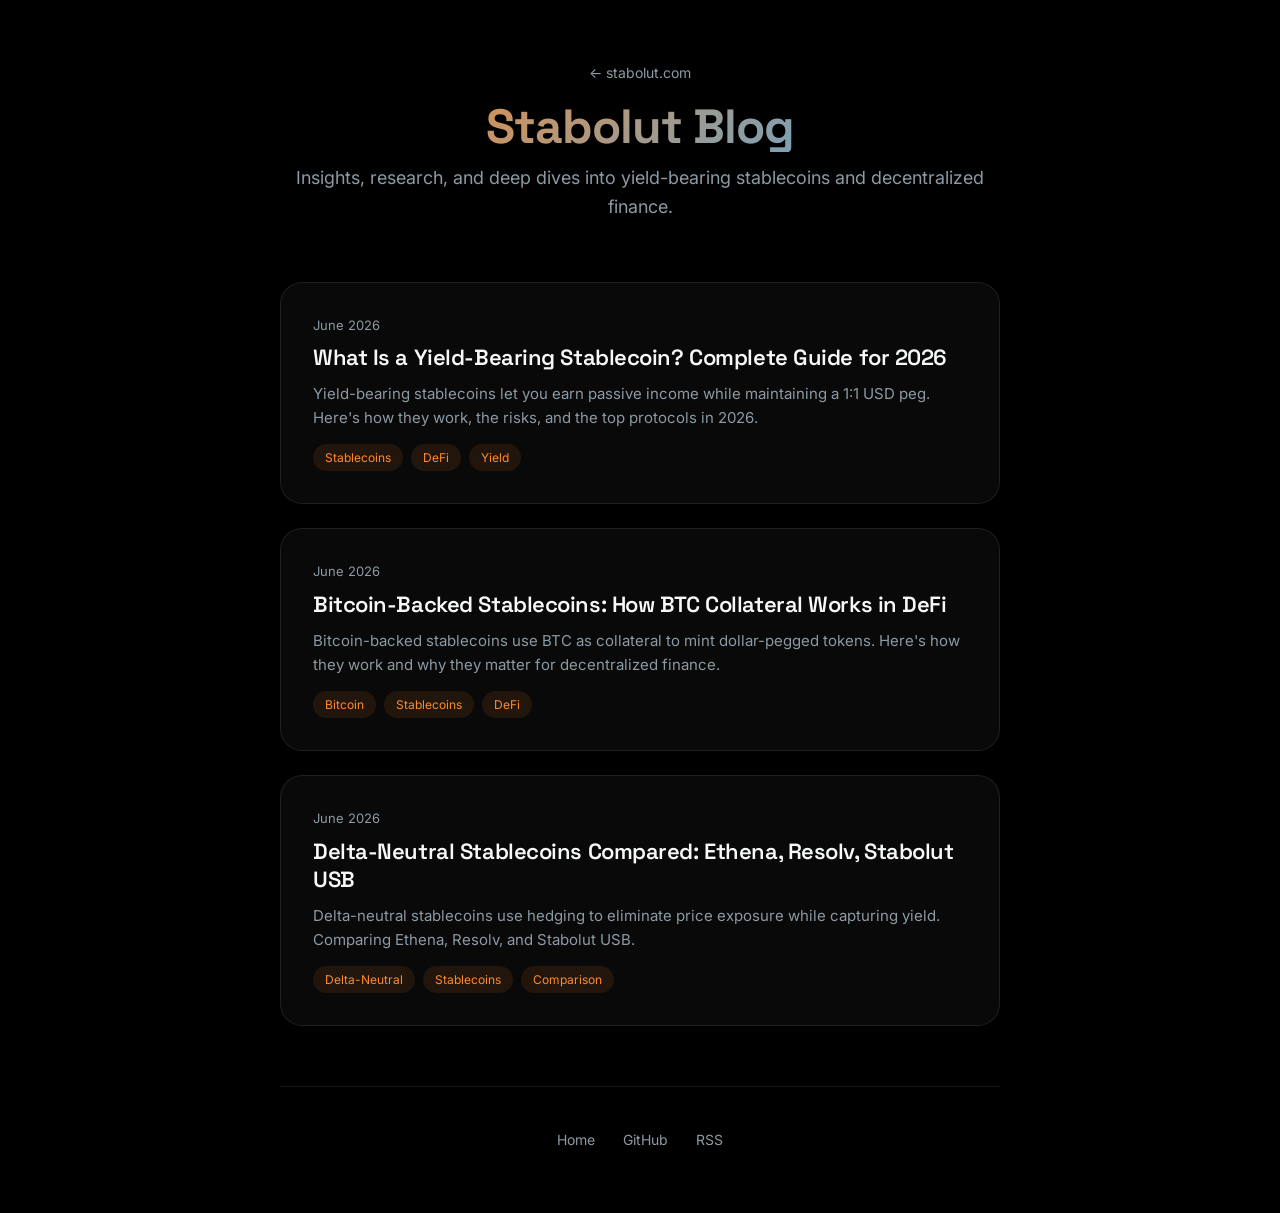
==== blog/index.html @ 86259430 "blog: add blog-index.html" ====
<!DOCTYPE html>
<html lang="en">
<head>
  <meta charset="UTF-8">
  <meta name="viewport" content="width=device-width, initial-scale=1.0">
  <title>Blog — Stabolut</title>
  <meta name="description" content="Stabolut blog — insights on yield-bearing stablecoins, delta-neutral strategies, and decentralized finance.">
  <link rel="preconnect" href="https://fonts.googleapis.com">
  <link rel="preconnect" href="https://fonts.gstatic.com" crossorigin>
  <link href="https://fonts.googleapis.com/css2?family=Space+Grotesk:wght@500;600;700&family=Inter:wght@400;500;600&display=swap" rel="stylesheet">
  <link rel="stylesheet" href="../styles.css">
  <style>
    :root { --bg: #000000; --bg-soft: #05080a; --surface: rgba(255,255,255,0.035); --surface-2: rgba(255,255,255,0.06); --border: rgba(255,255,255,0.09); --text: #f6f8f9; --text-muted: #8c9aa3; --accent: #ff8a2a; --accent-blue: #4ea8e6; --radius: 22px; --display: 'Space Grotesk', system-ui, sans-serif; --font: 'Inter', system-ui, sans-serif; }
    * { margin: 0; padding: 0; box-sizing: border-box; }
    body { font-family: var(--font); background: var(--bg); color: var(--text); line-height: 1.6; -webkit-font-smoothing: antialiased; }
    .container { width: min(720px, 90%); margin-inline: auto; padding: 60px 0; }
    .blog-header { text-align: center; margin-bottom: 60px; }
    .blog-header a { color: var(--text-muted); font-size: 14px; text-decoration: none; }
    .blog-header a:hover { color: var(--accent); }
    .blog-header h1 { font-family: var(--display); font-size: clamp(32px,5vw,48px); font-weight: 700; margin-top: 16px; background: linear-gradient(135deg,var(--accent),var(--accent-blue)); -webkit-background-clip: text; -webkit-text-fill-color: transparent; background-clip: text; }
    .blog-header p { color: var(--text-muted); margin-top: 12px; font-size: 18px; }
    .posts { display: grid; gap: 24px; }
    .post-card { background: var(--surface); border: 1px solid var(--border); border-radius: var(--radius); padding: 32px; transition: border-color .2s; }
    .post-card:hover { border-color: rgba(255,138,42,.3); }
    .post-card .date { font-size: 13px; color: var(--text-muted); margin-bottom: 8px; }
    .post-card h2 { font-family: var(--display); font-size: 22px; font-weight: 600; line-height: 1.3; }
    .post-card h2 a { color: var(--text); text-decoration: none; }
    .post-card h2 a:hover { color: var(--accent); }
    .post-card p { color: var(--text-muted); font-size: 15px; margin-top: 10px; line-height: 1.6; }
    .post-card .tags { margin-top: 14px; display: flex; gap: 8px; flex-wrap: wrap; }
    .post-card .tag { font-size: 12px; color: var(--accent); background: rgba(255,138,42,.1); padding: 4px 12px; border-radius: 20px; }
    .post-footer { text-align: center; margin-top: 60px; padding-top: 40px; border-top: 1px solid var(--border); }
    .post-footer a { color: var(--text-muted); font-size: 14px; margin: 0 12px; text-decoration: none; }
    .post-footer a:hover { color: var(--accent); }
    @media(max-width:480px) { .post-card { padding: 24px; } }
  </style>
</head>
<body>
  <div class="container">
    <div class="blog-header">
      <a href="https://stabolut.com">← stabolut.com</a>
      <h1>Stabolut Blog</h1>
      <p>Insights, research, and deep dives into yield-bearing stablecoins and decentralized finance.</p>
    </div>
    <div class="posts">
      <div class="post-card">
        <div class="date">June 2026</div>
        <h2><a href="what-is-a-yield-bearing-stablecoin">What Is a Yield-Bearing Stablecoin? Complete Guide for 2026</a></h2>
        <p>Yield-bearing stablecoins let you earn passive income while maintaining a 1:1 USD peg. Here's how they work, the risks, and the top protocols in 2026.</p>
        <div class="tags"><span class="tag">Stablecoins</span><span class="tag">DeFi</span><span class="tag">Yield</span></div>
      </div>
      <div class="post-card">
        <div class="date">June 2026</div>
        <h2><a href="bitcoin-backed-stablecoins">Bitcoin-Backed Stablecoins: How BTC Collateral Works in DeFi</a></h2>
        <p>Bitcoin-backed stablecoins use BTC as collateral to mint dollar-pegged tokens. Here's how they work and why they matter for decentralized finance.</p>
        <div class="tags"><span class="tag">Bitcoin</span><span class="tag">Stablecoins</span><span class="tag">DeFi</span></div>
      </div>
      <div class="post-card">
        <div class="date">June 2026</div>
        <h2><a href="delta-neutral-stablecoins-comparison">Delta-Neutral Stablecoins Compared: Ethena, Resolv, Stabolut USB</a></h2>
        <p>Delta-neutral stablecoins use hedging to eliminate price exposure while capturing yield. Comparing Ethena, Resolv, and Stabolut USB.</p>
        <div class="tags"><span class="tag">Delta-Neutral</span><span class="tag">Stablecoins</span><span class="tag">Comparison</span></div>
      </div>
    </div>
    <div class="post-footer">
      <a href="https://stabolut.com">Home</a>
      <a href="https://github.com/Stabolut-v2">GitHub</a>
      <a href="https://blog.stabolut.com/rss">RSS</a>
    </div>
  </div>
</body>
</html>
---- styles.css ----
/* ============ Stabolut v2 — liquid glass edition ============ */
:root {
  --bg: #000000;
  --bg-soft: #05080a;
  --surface: rgba(255, 255, 255, 0.035);
  --surface-2: rgba(255, 255, 255, 0.06);
  --border: rgba(255, 255, 255, 0.09);
  --text: #f6f8f9;
  --text-muted: #8c9aa3;
  --accent: #ff8a2a;
  --accent-blue: #4ea8e6;
  --radius: 22px;
  --display: 'Space Grotesk', system-ui, sans-serif;
  --font: 'Inter', system-ui, -apple-system, sans-serif;
}

* { margin: 0; padding: 0; box-sizing: border-box; }
html { scroll-behavior: smooth; }
body {
  font-family: var(--font);
  background: var(--bg);
  color: var(--text);
  line-height: 1.6;
  -webkit-font-smoothing: antialiased;
  overflow-x: hidden;
}
img { max-width: 100%; display: block; }
a { color: inherit; text-decoration: none; }
.container { width: min(1180px, 90%); margin-inline: auto; }

h1, h2, h3, h4 {
  font-family: var(--display);
  font-weight: 700;
  line-height: 1.05;
  letter-spacing: -0.02em;
}

.section-title { font-size: clamp(2rem, 5vw, 3.4rem); margin-bottom: 3rem; text-align: center; }
.section-title.left { text-align: left; }
.usb-gradient {
  background: linear-gradient(100deg, var(--accent-blue), var(--accent));
  -webkit-background-clip: text;
  background-clip: text;
  color: transparent;
}

/* Buttons */
.btn {
  display: inline-block;
  background: var(--text);
  color: #000;
  font-family: var(--font);
  font-weight: 600;
  padding: 0.8rem 1.8rem;
  border-radius: 999px;
  border: none;
  cursor: pointer;
  font-size: 0.98rem;
  transition: transform 0.2s ease, box-shadow 0.2s ease;
}
.btn:hover { transform: translateY(-2px); box-shadow: 0 8px 30px rgba(255, 138, 42, 0.3); }
.btn-small { padding: 0.55rem 1.4rem; font-size: 0.88rem; }

/* ============ Header ============ */
.site-header {
  position: fixed;
  inset: 0 0 auto 0;
  z-index: 100;
  backdrop-filter: blur(16px);
  -webkit-backdrop-filter: blur(16px);
  background: rgba(0, 0, 0, 0.4);
  border-bottom: 1px solid rgba(255,255,255,0.06);
}
.header-inner { display: flex; align-items: center; justify-content: space-between; padding: 1rem 0; }
.logo { font-family: var(--display); font-size: 1.5rem; font-weight: 700; letter-spacing: -0.04em; }
.main-nav { display: flex; align-items: center; gap: 2rem; }
.main-nav a:not(.btn) { color: var(--text-muted); font-size: 0.92rem; font-weight: 500; transition: color 0.2s; }
.main-nav a:not(.btn):hover { color: var(--text); }

/* ============ Hero ============ */
.hero {
  position: relative;
  min-height: 100svh;
  display: flex;
  align-items: center;
  justify-content: center;
  text-align: center;
  overflow: hidden;
  background: var(--bg);
}
.hero-video {
  position: absolute;
  inset: 0;
  width: 100%;
  height: 100%;
  object-fit: cover;
  opacity: 0.28;
  filter: saturate(0.7) brightness(0.7);
}
/* radial glow that sits behind the glass blob */
.hero-bg-glow {
  position: absolute;
  left: 50%; top: 52%;
  width: 80vmin; height: 80vmin;
  transform: translate(-50%, -50%);
  background:
    radial-gradient(circle at 38% 38%, rgba(78,168,230,0.30), transparent 60%),
    radial-gradient(circle at 64% 64%, rgba(255,138,42,0.28), transparent 60%);
  filter: blur(40px);
  opacity: 0.9;
  pointer-events: none;
}
.hero-overlay {
  position: absolute;
  inset: 0;
  z-index: 2;
  background: linear-gradient(180deg, rgba(0,0,0,0.25) 0%, rgba(0,0,0,0) 40%, rgba(0,0,0,0.55) 78%, var(--bg) 100%);
  pointer-events: none;
}
.hero-content { position: relative; z-index: 3; padding-top: 4rem; pointer-events: none; }
.hero h1 {
  font-size: clamp(2.6rem, 7vw, 5.2rem);
  font-weight: 700;
  letter-spacing: -0.03em;
  max-width: 16ch;
  margin-inline: auto;
  text-shadow: 0 4px 60px rgba(0,0,0,0.7);
}
.backers { margin-top: 3.5rem; }
.backers p { color: var(--text-muted); font-size: 0.9rem; margin-bottom: 1.2rem; letter-spacing: 0.02em; }
.backer-logos { display: flex; align-items: center; justify-content: center; gap: 3rem; flex-wrap: wrap; }
.backer-logos img { height: 34px; width: auto; opacity: 0.8; }

/* scroll cue */
.scroll-cue {
  position: absolute;
  bottom: 26px; left: 50%;
  transform: translateX(-50%);
  width: 24px; height: 38px;
  border: 1.5px solid rgba(255,255,255,0.3);
  border-radius: 12px;
  z-index: 3;
}
.scroll-cue span {
  position: absolute; left: 50%; top: 8px;
  width: 3px; height: 7px; border-radius: 2px;
  background: rgba(255,255,255,0.7);
  transform: translateX(-50%);
  animation: scrollcue 1.8s ease-in-out infinite;
}
@keyframes scrollcue { 0%,100%{opacity:0; transform:translate(-50%,0)} 50%{opacity:1; transform:translate(-50%,10px)} }

/* ============ Meet ============ */
.meet { padding: 8rem 0 3rem; }
.meet-cards { display: grid; grid-template-columns: 1fr 1fr; gap: 1.8rem; }
.meet-card {
  background: linear-gradient(180deg, rgba(255,255,255,0.05), rgba(255,255,255,0.02));
  border: 1px solid var(--border);
  border-radius: var(--radius);
  overflow: hidden;
  transition: transform 0.4s ease, border-color 0.4s ease, box-shadow 0.4s ease;
}
.meet-card:hover {
  transform: translateY(-6px);
  border-color: rgba(255, 138, 42, 0.45);
  box-shadow: 0 24px 60px rgba(0,0,0,0.5);
}
.meet-card-img { aspect-ratio: 3 / 2; overflow: hidden; background: #000; }
.meet-card-img img { width: 100%; height: 100%; object-fit: cover; transition: transform 0.6s ease; }
.meet-card:hover .meet-card-img img { transform: scale(1.05); }
.meet-card h3 { font-size: 1.55rem; padding: 1.8rem 1.9rem 0.5rem; }
.meet-card p { color: var(--text-muted); padding: 0 1.9rem 1.9rem; font-size: 0.98rem; }

/* ============ Features ============ */
.features { padding: 5rem 0; }
.features-grid { display: grid; grid-template-columns: repeat(3, 1fr); gap: 2.2rem 1.6rem; }
.feature {
  text-align: center;
  padding: 1.5rem 1rem;
  border-radius: var(--radius);
  transition: transform 0.3s ease, background 0.3s ease;
}
.feature:hover { transform: translateY(-6px); background: var(--surface); }
.feature img { width: 110px; height: 110px; object-fit: contain; margin: 0 auto 1.2rem; filter: drop-shadow(0 10px 30px rgba(78,168,230,0.25)); }
.feature h4 { font-size: 1.2rem; margin-bottom: 0.45rem; }
.feature p { color: var(--text-muted); font-size: 0.95rem; max-width: 26ch; margin-inline: auto; }

/* ============ Press marquee (continuous carousel) ============ */
.press { padding: 4rem 0; }
.press-label { color: var(--text-muted); margin-bottom: 2rem; text-align: center; font-size: 0.9rem; letter-spacing: 0.04em; }
.marquee {
  position: relative;
  overflow: hidden;
  -webkit-mask-image: linear-gradient(90deg, transparent, #000 8%, #000 92%, transparent);
  mask-image: linear-gradient(90deg, transparent, #000 8%, #000 92%, transparent);
  background: var(--bg);
}
.marquee-track {
  display: flex;
  align-items: center;
  gap: 5rem;
  width: max-content;
  animation: marqueeScroll 50s linear infinite;
  padding-block: 1rem;
  will-change: transform;
}
.marquee:hover .marquee-track { animation-play-state: paused; }
.marquee-track img {
  height: 32px;
  width: auto;
  opacity: 0.45;
  filter: brightness(0) invert(1) saturate(0.8);
  transition: opacity 0.3s ease;
  flex-shrink: 0;
}
.marquee-track img:hover { opacity: 1; }
@keyframes marqueeScroll {
  0% { transform: translateX(0); }
  100% { transform: translateX(-50%); }
}

/* ============ Ecosystem (light contrast band) ============ */
.ecosystem {
  background: #eceef3;
  padding: 5.5rem 0;
  margin: 2rem 0;
}
.ecosystem .container {
  display: grid;
  grid-template-columns: 0.8fr 1.2fr;
  gap: 2.5rem;
  align-items: center;
}
.ecosystem .section-title {
  text-align: left;
  color: #0b1116;
  margin-bottom: 0;
}
.ecosystem-img { width: min(560px, 100%); margin-inline: auto; }

/* ============ Testimonial ============ */
.testimonial { padding: 6rem 0; text-align: center; }
.testimonial blockquote h3 {
  font-size: clamp(1.5rem, 3.4vw, 2.4rem);
  font-weight: 600;
  letter-spacing: -0.02em;
  max-width: 24ch;
  margin-inline: auto;
  background: linear-gradient(180deg, #fff, #b9c4cb);
  -webkit-background-clip: text;
  background-clip: text;
  color: transparent;
}
.testimonial-author {
  margin-top: 2.5rem;
  display: flex;
  align-items: center;
  justify-content: center;
  gap: 1rem;
  text-align: left;
}
.testimonial-author img { width: 60px; height: 60px; border-radius: 50%; object-fit: cover; border: 1px solid var(--border); }
.testimonial-author h4 { font-size: 1.05rem; }
.testimonial-author p { color: var(--text-muted); font-size: 0.9rem; }

/* ============ Reports slider ============ */
.reports { padding: 5rem 0; }
.slider { position: relative; }
.slides { position: relative; min-height: 320px; }
.slide {
  display: none;
  grid-template-columns: 1.05fr 1fr;
  gap: 0;
  align-items: stretch;
  background: var(--surface);
  border: 1px solid var(--border);
  border-radius: var(--radius);
  overflow: hidden;
}
.slide.is-active { display: grid; animation: fadeIn 0.5s ease; }
.slide img { width: 100%; height: 100%; object-fit: cover; min-height: 280px; }
.slide-body { padding: 3rem; display: flex; flex-direction: column; justify-content: center; }
.slide-body h3 { font-size: clamp(1.3rem, 2.5vw, 2rem); margin-bottom: 1.8rem; }
.slider-nav { display: flex; align-items: center; justify-content: center; gap: 1.5rem; margin-top: 2rem; }
.slider-btn {
  background: var(--surface);
  border: 1px solid var(--border);
  color: var(--text);
  width: 46px; height: 46px;
  border-radius: 50%;
  cursor: pointer;
  font-size: 1.1rem;
  transition: border-color 0.2s, background 0.2s, transform 0.2s;
}
.slider-btn:hover { border-color: var(--accent); background: rgba(255, 138, 42, 0.12); transform: translateY(-2px); }
.slider-count { color: var(--text-muted); font-size: 0.9rem; letter-spacing: 0.12em; }
@keyframes fadeIn { from { opacity: 0; transform: translateY(10px); } to { opacity: 1; transform: none; } }

/* ============ FAQ ============ */
.faq { padding: 6rem 0; }
.faq-list { max-width: 820px; margin-inline: auto; }
.faq-item { border-bottom: 1px solid var(--border); }
.faq-question {
  width: 100%;
  display: flex;
  align-items: center;
  justify-content: space-between;
  gap: 1rem;
  background: none;
  border: none;
  color: var(--text);
  font-family: var(--font);
  font-size: 1.12rem;
  font-weight: 500;
  text-align: left;
  padding: 1.6rem 0.2rem;
  cursor: pointer;
  transition: color 0.2s;
}
.faq-question:hover { color: var(--accent); }
.faq-question .chevron { width: 22px; height: 22px; transition: transform 0.3s ease; flex-shrink: 0; }
.faq-item.open .chevron { transform: rotate(180deg); }
.faq-answer { max-height: 0; overflow: hidden; transition: max-height 0.35s ease; }
.faq-answer p { color: var(--text-muted); padding: 0 0.2rem 1.6rem; max-width: 72ch; }

/* ============ Contact ============ */
.contact { padding: 5rem 0 8rem; }
.contact-form {
  max-width: 640px;
  margin-inline: auto;
  display: flex;
  flex-direction: column;
  gap: 1rem;
  background: var(--surface);
  border: 1px solid var(--border);
  border-radius: var(--radius);
  padding: 2.5rem;
}
.contact-form label { position: absolute; width: 1px; height: 1px; overflow: hidden; clip: rect(0 0 0 0); }
.contact-form input,
.contact-form textarea {
  background: rgba(0,0,0,0.3);
  border: 1px solid var(--border);
  border-radius: 14px;
  color: var(--text);
  font-family: var(--font);
  font-size: 1rem;
  padding: 1rem 1.2rem;
  transition: border-color 0.2s, background 0.2s;
  resize: vertical;
}
.contact-form input:focus,
.contact-form textarea:focus { outline: none; border-color: var(--accent-blue); background: rgba(0,0,0,0.5); }
.contact-form input::placeholder,
.contact-form textarea::placeholder { color: var(--text-muted); }
.btn-submit { align-self: flex-start; }
.form-status { color: var(--accent-blue); font-size: 0.95rem; min-height: 1.4em; }

/* ============ Footer ============ */
.site-footer { border-top: 1px solid var(--border); padding: 4rem 0 2.5rem; }
.socials { display: flex; justify-content: center; gap: 1.2rem; margin-bottom: 2.5rem; }
.socials a { transition: transform 0.2s ease, opacity 0.2s; opacity: 0.8; }
.socials a:hover { transform: translateY(-3px); opacity: 1; }
.socials img { width: 42px; height: 42px; }
.footer-bottom {
  display: flex;
  align-items: center;
  justify-content: space-between;
  gap: 1rem;
  color: var(--text-muted);
  font-size: 0.88rem;
  flex-wrap: wrap;
}
.footer-bottom a:hover { color: var(--text); }

/* ============ Reveal on scroll ============ */
.reveal { opacity: 0; transform: translateY(28px); transition: opacity 0.8s ease, transform 0.8s ease; }
.reveal.visible { opacity: 1; transform: none; }
@media (prefers-reduced-motion: reduce) {
  html { scroll-behavior: auto; }
  .reveal { opacity: 1; transform: none; transition: none; }
  .marquee-track, .scroll-cue span { animation: none; }
}

/* ============ Responsive ============ */
@media (max-width: 900px) {
  .features-grid { grid-template-columns: 1fr 1fr; }
  .slide { grid-template-columns: 1fr; }
  .slide img { max-height: 260px; min-height: 0; }
  .ecosystem .container { grid-template-columns: 1fr; gap: 1.5rem; }
  .ecosystem .section-title { text-align: center; }
}
@media (max-width: 640px) {
  .main-nav a:not(.btn) { display: none; }
  .meet { padding-top: 5rem; }
  .meet-cards, .features-grid { grid-template-columns: 1fr; }
  .feature img { width: 96px; height: 96px; }
  .backer-logos { gap: 1.8rem; }
  .backer-logos im
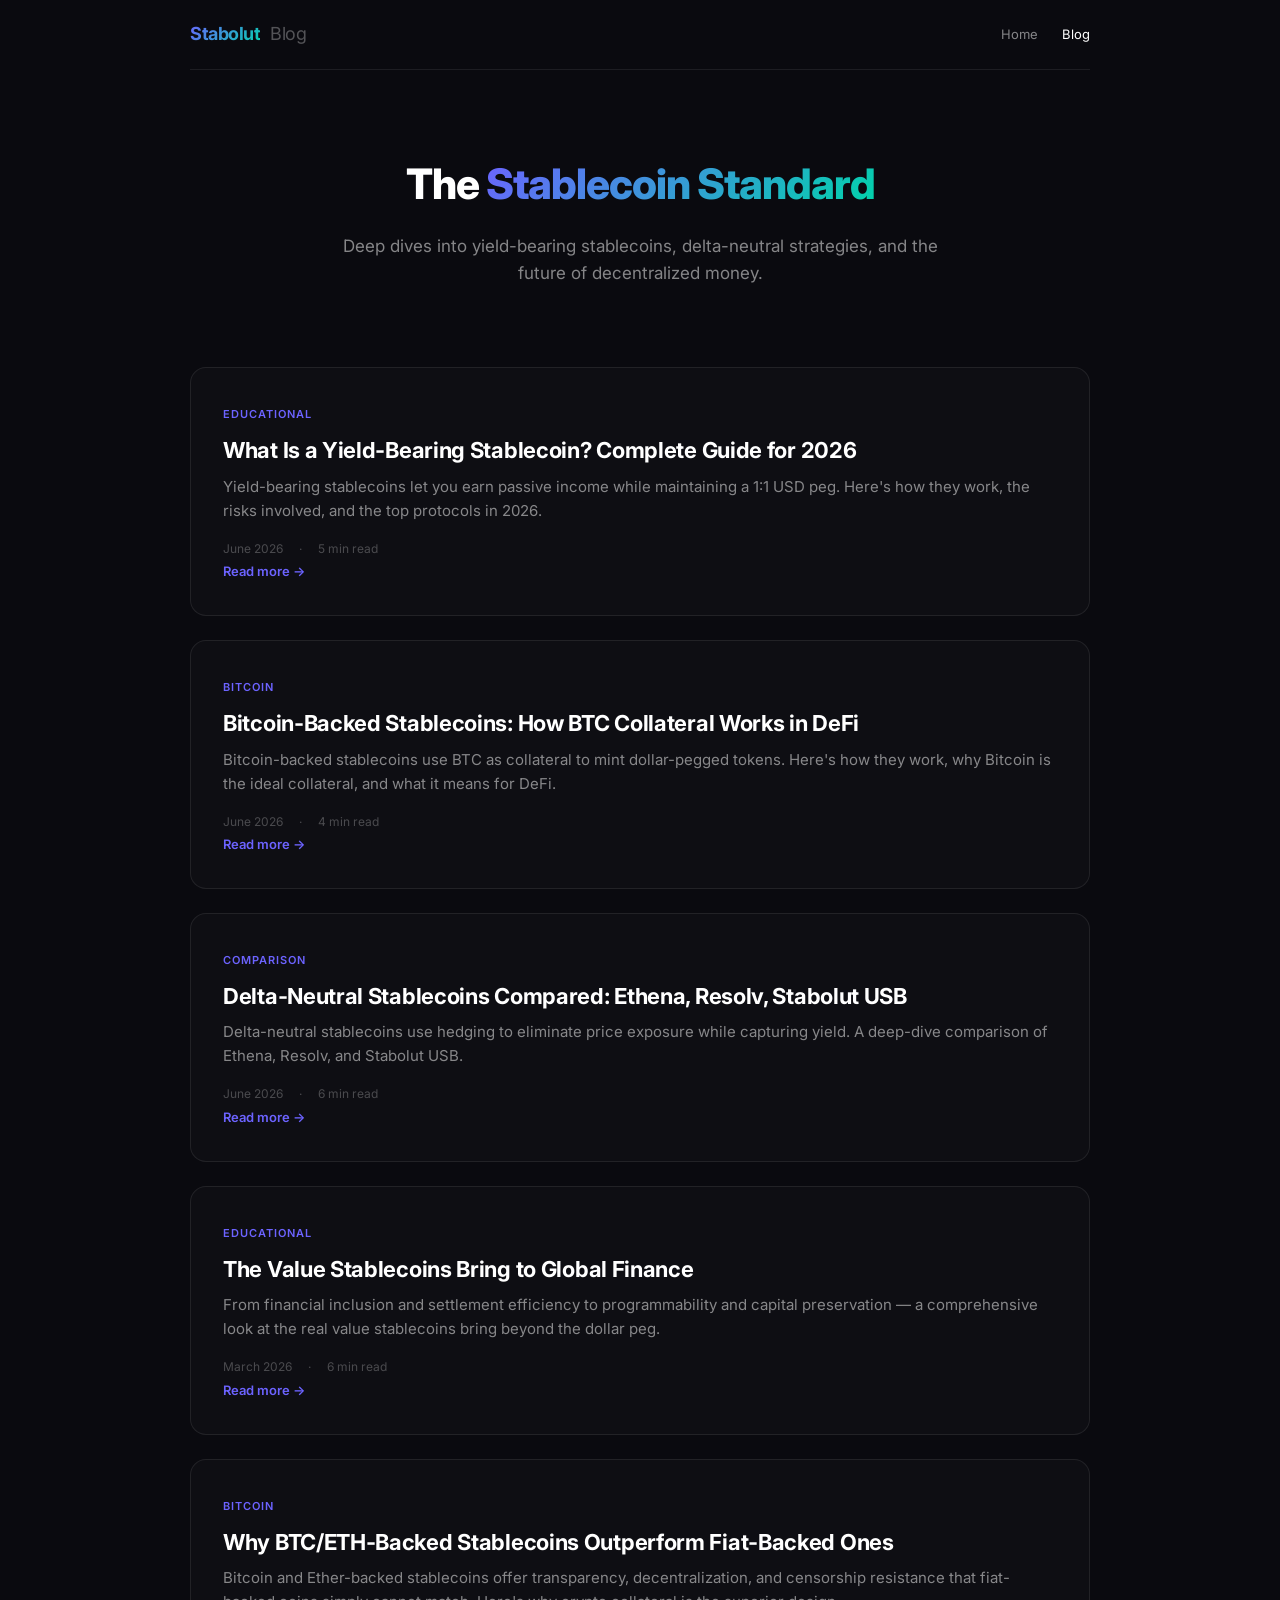
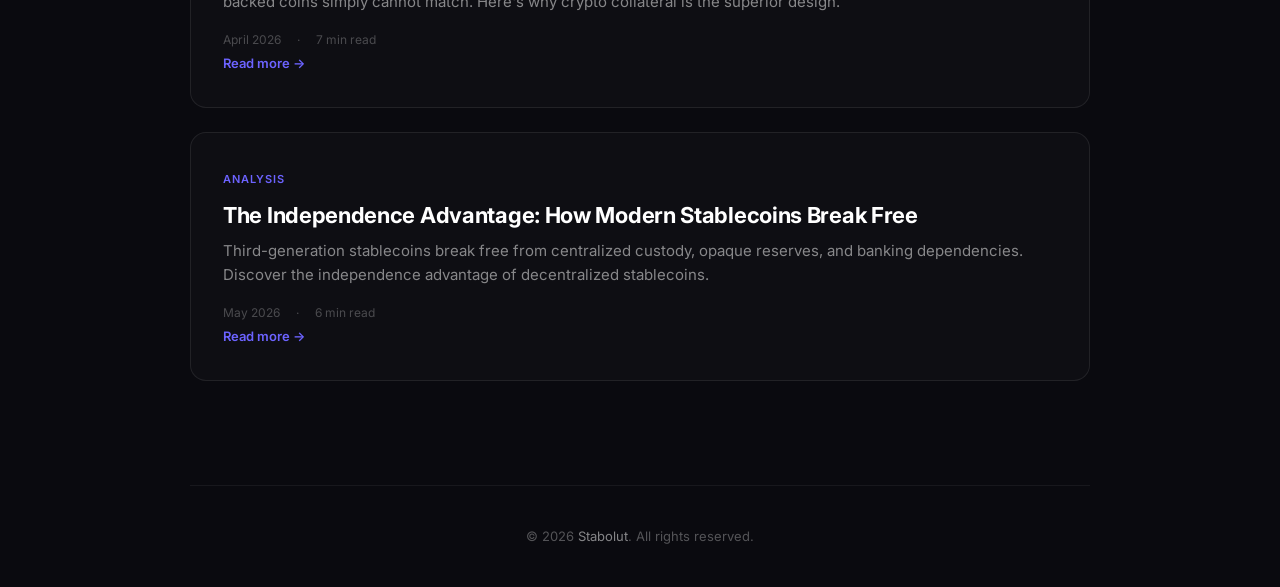
==== commit 387fb663: "Add 3 blog articles: stablecoins value, BTC/ETH vs fiat, independence advantage - The Value Stableco" ====
--- a/blog/index.html
+++ b/blog/index.html
@@ -1,72 +1,150 @@
 <!DOCTYPE html>
 <html lang="en">
 <head>
-  <meta charset="UTF-8">
-  <meta name="viewport" content="width=device-width, initial-scale=1.0">
-  <title>Blog — Stabolut</title>
-  <meta name="description" content="Stabolut blog — insights on yield-bearing stablecoins, delta-neutral strategies, and decentralized finance.">
-  <link rel="preconnect" href="https://fonts.googleapis.com">
-  <link rel="preconnect" href="https://fonts.gstatic.com" crossorigin>
-  <link href="https://fonts.googleapis.com/css2?family=Space+Grotesk:wght@500;600;700&family=Inter:wght@400;500;600&display=swap" rel="stylesheet">
-  <link rel="stylesheet" href="../styles.css">
-  <style>
-    :root { --bg: #000000; --bg-soft: #05080a; --surface: rgba(255,255,255,0.035); --surface-2: rgba(255,255,255,0.06); --border: rgba(255,255,255,0.09); --text: #f6f8f9; --text-muted: #8c9aa3; --accent: #ff8a2a; --accent-blue: #4ea8e6; --radius: 22px; --display: 'Space Grotesk', system-ui, sans-serif; --font: 'Inter', system-ui, sans-serif; }
-    * { margin: 0; padding: 0; box-sizing: border-box; }
-    body { font-family: var(--font); background: var(--bg); color: var(--text); line-height: 1.6; -webkit-font-smoothing: antialiased; }
-    .container { width: min(720px, 90%); margin-inline: auto; padding: 60px 0; }
-    .blog-header { text-align: center; margin-bottom: 60px; }
-    .blog-header a { color: var(--text-muted); font-size: 14px; text-decoration: none; }
-    .blog-header a:hover { color: var(--accent); }
-    .blog-header h1 { font-family: var(--display); font-size: clamp(32px,5vw,48px); font-weight: 700; margin-top: 16px; background: linear-gradient(135deg,var(--accent),var(--accent-blue)); -webkit-background-clip: text; -webkit-text-fill-color: transparent; background-clip: text; }
-    .blog-header p { color: var(--text-muted); margin-top: 12px; font-size: 18px; }
-    .posts { display: grid; gap: 24px; }
-    .post-card { background: var(--surface); border: 1px solid var(--border); border-radius: var(--radius); padding: 32px; transition: border-color .2s; }
-    .post-card:hover { border-color: rgba(255,138,42,.3); }
-    .post-card .date { font-size: 13px; color: var(--text-muted); margin-bottom: 8px; }
-    .post-card h2 { font-family: var(--display); font-size: 22px; font-weight: 600; line-height: 1.3; }
-    .post-card h2 a { color: var(--text); text-decoration: none; }
-    .post-card h2 a:hover { color: var(--accent); }
-    .post-card p { color: var(--text-muted); font-size: 15px; margin-top: 10px; line-height: 1.6; }
-    .post-card .tags { margin-top: 14px; display: flex; gap: 8px; flex-wrap: wrap; }
-    .post-card .tag { font-size: 12px; color: var(--accent); background: rgba(255,138,42,.1); padding: 4px 12px; border-radius: 20px; }
-    .post-footer { text-align: center; margin-top: 60px; padding-top: 40px; border-top: 1px solid var(--border); }
-    .post-footer a { color: var(--text-muted); font-size: 14px; margin: 0 12px; text-decoration: none; }
-    .post-footer a:hover { color: var(--accent); }
-    @media(max-width:480px) { .post-card { padding: 24px; } }
-  </style>
+<meta charset="UTF-8">
+<meta name="viewport" content="width=device-width, initial-scale=1.0">
+<title>Stabolut Blog — The Stablecoin Standard</title>
+<meta name="description" content="Learn about yield-bearing stablecoins, Bitcoin-backed collateral, delta-neutral strategies, and how Stabolut USB is building the next generation of decentralized stablecoins.">
+<link rel="canonical" href="https://blog.stabolut.com/">
+<link rel="preconnect" href="https://fonts.googleapis.com">
+<link rel="preconnect" href="https://fonts.gstatic.com" crossorigin>
+<link href="https://fonts.googleapis.com/css2?family=Inter:wght@300;400;500;600;700;800;900&display=swap" rel="stylesheet">
+<style>
+*{margin:0;padding:0;box-sizing:border-box}
+body{font-family:Inter,-apple-system,sans-serif;background:#0a0a0f;color:#fff;overflow-x:hidden;line-height:1.6}
+a{color:inherit;text-decoration:none}
+.container{max-width:900px;margin:0 auto;padding:0 24px}
+
+/* Nav */
+.nav{display:flex;align-items:center;justify-content:space-between;padding:20px 0;border-bottom:1px solid rgba(255,255,255,.08)}
+.nav .logo{display:flex;align-items:center;gap:10px;font-size:18px;font-weight:700;letter-spacing:-.5px}
+.nav .logo .grad{background:linear-gradient(135deg,#6c63ff,#00d4aa);-webkit-background-clip:text;-webkit-text-fill-color:transparent;background-clip:text}
+.nav .links{display:flex;gap:24px;font-size:13px;color:rgba(255,255,255,.5)}
+.nav .links a{transition:color .15s}
+.nav .links a:hover{color:#fff}
+.nav .links a.active{color:#fff}
+
+/* Header */
+.blog-header{padding:80px 0 40px;text-align:center}
+.blog-header h1{font-size:42px;font-weight:800;letter-spacing:-1px;margin-bottom:16px}
+.blog-header h1 span{background:linear-gradient(135deg,#6c63ff,#00d4aa);-webkit-background-clip:text;-webkit-text-fill-color:transparent;background-clip:text}
+.blog-header p{font-size:17px;color:rgba(255,255,255,.5);max-width:600px;margin:0 auto}
+
+/* Article Grid */
+.articles{padding:40px 0 80px}
+.article-card{background:rgba(255,255,255,.02);border:1px solid rgba(255,255,255,.08);border-radius:16px;padding:32px;margin-bottom:24px;transition:all .2s}
+.article-card:hover{border-color:rgba(108,99,255,.4);background:rgba(108,99,255,.04);transform:translateY(-2px)}
+.article-card .tag{display:inline-block;font-size:11px;font-weight:600;text-transform:uppercase;letter-spacing:1px;color:#6c63ff;margin-bottom:12px}
+.article-card h2{font-size:22px;font-weight:700;letter-spacing:-.3px;margin-bottom:10px;line-height:1.3}
+.article-card p{font-size:15px;color:rgba(255,255,255,.5);line-height:1.6;margin-bottom:16px}
+.article-card .meta{font-size:12px;color:rgba(255,255,255,.25);display:flex;gap:16px}
+.article-card .read-more{font-size:13px;font-weight:600;color:#6c63ff;transition:color .15s}
+.article-card:hover .read-more{color:#00d4aa}
+
+/* Footer */
+.footer{text-align:center;padding:40px 0;border-top:1px solid rgba(255,255,255,.06);color:rgba(255,255,255,.3);font-size:13px}
+.footer a{color:rgba(255,255,255,.5)}
+.footer a:hover{color:#fff}
+
+/* Responsive */
+@media(max-width:640px){
+.blog-header h1{font-size:30px}
+.blog-header{padding:50px 0 30px}
+.article-card{padding:24px}
+.article-card h2{font-size:19px}
+}
+</style>
 </head>
 <body>
-  <div class="container">
-    <div class="blog-header">
-      <a href="https://stabolut.com">← stabolut.com</a>
-      <h1>Stabolut Blog</h1>
-      <p>Insights, research, and deep dives into yield-bearing stablecoins and decentralized finance.</p>
+<nav class="nav container">
+  <a href="/" class="logo"><span class="grad">Stabolut</span> <span style="color:rgba(255,255,255,.3);font-weight:400">Blog</span></a>
+  <div class="links">
+    <a href="https://stabolut.com">Home</a>
+    <a href="/" class="active">Blog</a>
+  </div>
+</nav>
+
+<header class="blog-header container">
+  <h1>The <span>Stablecoin Standard</span></h1>
+  <p>Deep dives into yield-bearing stablecoins, delta-neutral strategies, and the future of decentralized money.</p>
+</header>
+
+<section class="articles container">
+  <div class="article-card">
+    <div class="tag">Educational</div>
+    <h2><a href="/what-is-a-yield-bearing-stablecoin">What Is a Yield-Bearing Stablecoin? Complete Guide for 2026</a></h2>
+    <p>Yield-bearing stablecoins let you earn passive income while maintaining a 1:1 USD peg. Here's how they work, the risks involved, and the top protocols in 2026.</p>
+    <div class="meta">
+      <span>June 2026</span>
+      <span>·</span>
+      <span>5 min read</span>
     </div>
-    <div class="posts">
-      <div class="post-card">
-        <div class="date">June 2026</div>
-        <h2><a href="what-is-a-yield-bearing-stablecoin">What Is a Yield-Bearing Stablecoin? Complete Guide for 2026</a></h2>
-        <p>Yield-bearing stablecoins let you earn passive income while maintaining a 1:1 USD peg. Here's how they work, the risks, and the top protocols in 2026.</p>
-        <div class="tags"><span class="tag">Stablecoins</span><span class="tag">DeFi</span><span class="tag">Yield</span></div>
-      </div>
-      <div class="post-card">
-        <div class="date">June 2026</div>
-        <h2><a href="bitcoin-backed-stablecoins">Bitcoin-Backed Stablecoins: How BTC Collateral Works in DeFi</a></h2>
-        <p>Bitcoin-backed stablecoins use BTC as collateral to mint dollar-pegged tokens. Here's how they work and why they matter for decentralized finance.</p>
-        <div class="tags"><span class="tag">Bitcoin</span><span class="tag">Stablecoins</span><span class="tag">DeFi</span></div>
-      </div>
-      <div class="post-card">
-        <div class="date">June 2026</div>
-        <h2><a href="delta-neutral-stablecoins-comparison">Delta-Neutral Stablecoins Compared: Ethena, Resolv, Stabolut USB</a></h2>
-        <p>Delta-neutral stablecoins use hedging to eliminate price exposure while capturing yield. Comparing Ethena, Resolv, and Stabolut USB.</p>
-        <div class="tags"><span class="tag">Delta-Neutral</span><span class="tag">Stablecoins</span><span class="tag">Comparison</span></div>
-      </div>
+    <a href="/what-is-a-yield-bearing-stablecoin" class="read-more">Read more →</a>
+  </div>
+
+  <div class="article-card">
+    <div class="tag">Bitcoin</div>
+    <h2><a href="/bitcoin-backed-stablecoins">Bitcoin-Backed Stablecoins: How BTC Collateral Works in DeFi</a></h2>
+    <p>Bitcoin-backed stablecoins use BTC as collateral to mint dollar-pegged tokens. Here's how they work, why Bitcoin is the ideal collateral, and what it means for DeFi.</p>
+    <div class="meta">
+      <span>June 2026</span>
+      <span>·</span>
+      <span>4 min read</span>
     </div>
-    <div class="post-footer">
-      <a href="https://stabolut.com">Home</a>
-      <a href="https://github.com/Stabolut-v2">GitHub</a>
-      <a href="https://blog.stabolut.com/rss">RSS</a>
+    <a href="/bitcoin-backed-stablecoins" class="read-more">Read more →</a>
+  </div>
+
+  <div class="article-card">
+    <div class="tag">Comparison</div>
+    <h2><a href="/delta-neutral-stablecoins-comparison">Delta-Neutral Stablecoins Compared: Ethena, Resolv, Stabolut USB</a></h2>
+    <p>Delta-neutral stablecoins use hedging to eliminate price exposure while capturing yield. A deep-dive comparison of Ethena, Resolv, and Stabolut USB.</p>
+    <div class="meta">
+      <span>June 2026</span>
+      <span>·</span>
+      <span>6 min read</span>
     </div>
+    <a href="/delta-neutral-stablecoins-comparison" class="read-more">Read more →</a>
   </div>
+
+  <div class="article-card">
+    <div class="tag">Educational</div>
+    <h2><a href="/value-of-stablecoins">The Value Stablecoins Bring to Global Finance</a></h2>
+    <p>From financial inclusion and settlement efficiency to programmability and capital preservation — a comprehensive look at the real value stablecoins bring beyond the dollar peg.</p>
+    <div class="meta">
+      <span>March 2026</span>
+      <span>·</span>
+      <span>6 min read</span>
+    </div>
+    <a href="/value-of-stablecoins" class="read-more">Read more →</a>
+  </div>
+
+  <div class="article-card">
+    <div class="tag">Bitcoin</div>
+    <h2><a href="/btc-eth-backed-vs-fiat-stablecoins">Why BTC/ETH-Backed Stablecoins Outperform Fiat-Backed Ones</a></h2>
+    <p>Bitcoin and Ether-backed stablecoins offer transparency, decentralization, and censorship resistance that fiat-backed coins simply cannot match. Here's why crypto collateral is the superior design.</p>
+    <div class="meta">
+      <span>April 2026</span>
+      <span>·</span>
+      <span>7 min read</span>
+    </div>
+    <a href="/btc-eth-backed-vs-fiat-stablecoins" class="read-more">Read more →</a>
+  </div>
+
+  <div class="article-card">
+    <div class="tag">Analysis</div>
+    <h2><a href="/independence-advantage-modern-stablecoins">The Independence Advantage: How Modern Stablecoins Break Free</a></h2>
+    <p>Third-generation stablecoins break free from centralized custody, opaque reserves, and banking dependencies. Discover the independence advantage of decentralized stablecoins.</p>
+    <div class="meta">
+      <span>May 2026</span>
+      <span>·</span>
+      <span>6 min read</span>
+    </div>
+    <a href="/independence-advantage-modern-stablecoins" class="read-more">Read more →</a>
+  </div>
+</section>
+
+<footer class="footer container">
+  <p>© 2026 <a href="https://stabolut.com">Stabolut</a>. All rights reserved.</p>
+</footer>
 </body>
 </html>
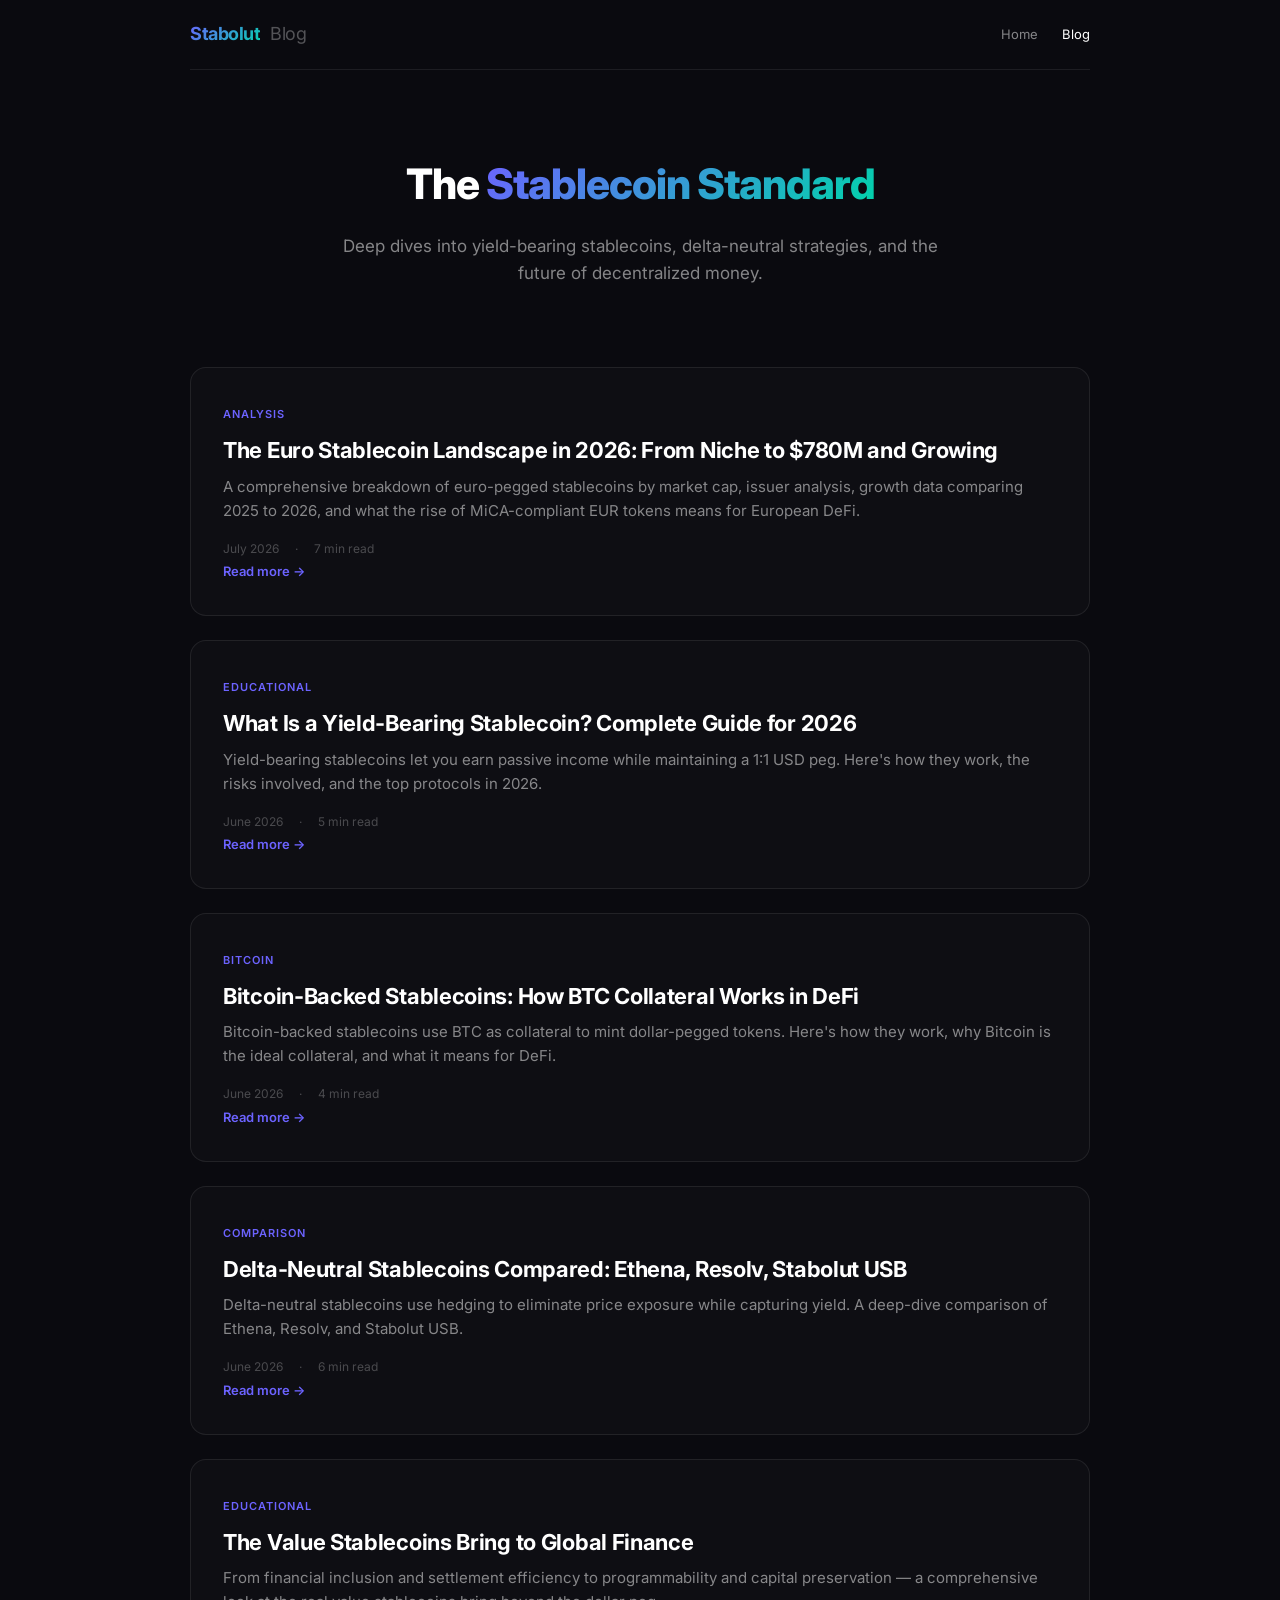
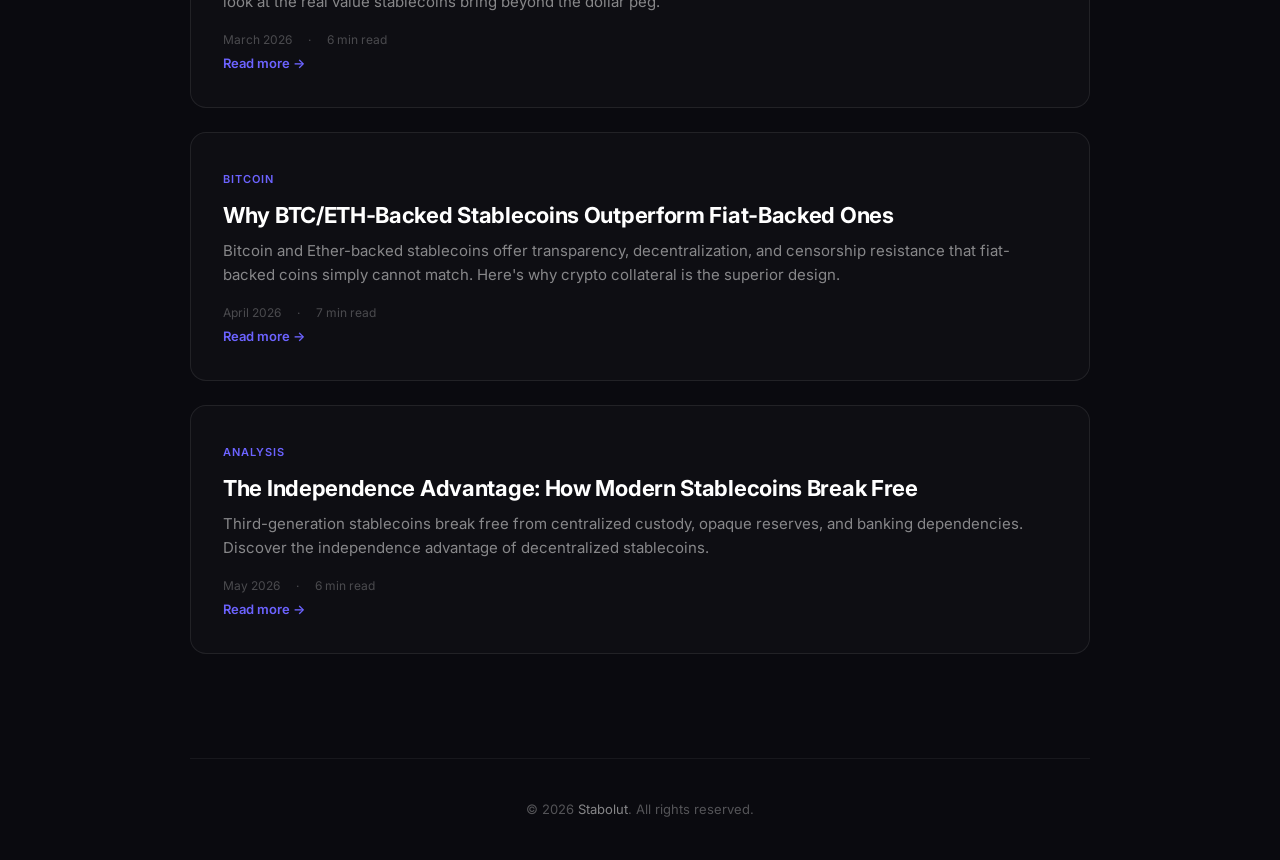
==== commit 3769f0a1: "Add euro stablecoin landscape 2026 article to blog" ====
--- a/blog/index.html
+++ b/blog/index.html
@@ -71,75 +71,87 @@
 
 <section class="articles container">
   <div class="article-card">
+    <div class="tag">Analysis</div>
+    <h2><a href="/euro-stablecoins-landscape-2026.html">The Euro Stablecoin Landscape in 2026: From Niche to $780M and Growing</a></h2>
+    <p>A comprehensive breakdown of euro-pegged stablecoins by market cap, issuer analysis, growth data comparing 2025 to 2026, and what the rise of MiCA-compliant EUR tokens means for European DeFi.</p>
+    <div class="meta">
+      <span>July 2026</span>
+      <span>·</span>
+      <span>7 min read</span>
+    </div>
+    <a href="/euro-stablecoins-landscape-2026.html" class="read-more">Read more →</a>
+  </div>
+
+  <div class="article-card">
     <div class="tag">Educational</div>
-    <h2><a href="/what-is-a-yield-bearing-stablecoin">What Is a Yield-Bearing Stablecoin? Complete Guide for 2026</a></h2>
+    <h2><a href="/what-is-a-yield-bearing-stablecoin.html">What Is a Yield-Bearing Stablecoin? Complete Guide for 2026</a></h2>
     <p>Yield-bearing stablecoins let you earn passive income while maintaining a 1:1 USD peg. Here's how they work, the risks involved, and the top protocols in 2026.</p>
     <div class="meta">
       <span>June 2026</span>
       <span>·</span>
       <span>5 min read</span>
     </div>
-    <a href="/what-is-a-yield-bearing-stablecoin" class="read-more">Read more →</a>
+    <a href="/what-is-a-yield-bearing-stablecoin.html" class="read-more">Read more →</a>
   </div>
 
   <div class="article-card">
     <div class="tag">Bitcoin</div>
-    <h2><a href="/bitcoin-backed-stablecoins">Bitcoin-Backed Stablecoins: How BTC Collateral Works in DeFi</a></h2>
+    <h2><a href="/bitcoin-backed-stablecoins.html">Bitcoin-Backed Stablecoins: How BTC Collateral Works in DeFi</a></h2>
     <p>Bitcoin-backed stablecoins use BTC as collateral to mint dollar-pegged tokens. Here's how they work, why Bitcoin is the ideal collateral, and what it means for DeFi.</p>
     <div class="meta">
       <span>June 2026</span>
       <span>·</span>
       <span>4 min read</span>
     </div>
-    <a href="/bitcoin-backed-stablecoins" class="read-more">Read more →</a>
+    <a href="/bitcoin-backed-stablecoins.html" class="read-more">Read more →</a>
   </div>
 
   <div class="article-card">
     <div class="tag">Comparison</div>
-    <h2><a href="/delta-neutral-stablecoins-comparison">Delta-Neutral Stablecoins Compared: Ethena, Resolv, Stabolut USB</a></h2>
+    <h2><a href="/delta-neutral-stablecoins-comparison.html">Delta-Neutral Stablecoins Compared: Ethena, Resolv, Stabolut USB</a></h2>
     <p>Delta-neutral stablecoins use hedging to eliminate price exposure while capturing yield. A deep-dive comparison of Ethena, Resolv, and Stabolut USB.</p>
     <div class="meta">
       <span>June 2026</span>
       <span>·</span>
       <span>6 min read</span>
     </div>
-    <a href="/delta-neutral-stablecoins-comparison" class="read-more">Read more →</a>
+    <a href="/delta-neutral-stablecoins-comparison.html" class="read-more">Read more →</a>
   </div>
 
   <div class="article-card">
     <div class="tag">Educational</div>
-    <h2><a href="/value-of-stablecoins">The Value Stablecoins Bring to Global Finance</a></h2>
+    <h2><a href="/value-of-stablecoins.html">The Value Stablecoins Bring to Global Finance</a></h2>
     <p>From financial inclusion and settlement efficiency to programmability and capital preservation — a comprehensive look at the real value stablecoins bring beyond the dollar peg.</p>
     <div class="meta">
       <span>March 2026</span>
       <span>·</span>
       <span>6 min read</span>
     </div>
-    <a href="/value-of-stablecoins" class="read-more">Read more →</a>
+    <a href="/value-of-stablecoins.html" class="read-more">Read more →</a>
   </div>
 
   <div class="article-card">
     <div class="tag">Bitcoin</div>
-    <h2><a href="/btc-eth-backed-vs-fiat-stablecoins">Why BTC/ETH-Backed Stablecoins Outperform Fiat-Backed Ones</a></h2>
+    <h2><a href="/btc-eth-backed-vs-fiat-stablecoins.html">Why BTC/ETH-Backed Stablecoins Outperform Fiat-Backed Ones</a></h2>
     <p>Bitcoin and Ether-backed stablecoins offer transparency, decentralization, and censorship resistance that fiat-backed coins simply cannot match. Here's why crypto collateral is the superior design.</p>
     <div class="meta">
       <span>April 2026</span>
       <span>·</span>
       <span>7 min read</span>
     </div>
-    <a href="/btc-eth-backed-vs-fiat-stablecoins" class="read-more">Read more →</a>
+    <a href="/btc-eth-backed-vs-fiat-stablecoins.html" class="read-more">Read more →</a>
   </div>
 
   <div class="article-card">
     <div class="tag">Analysis</div>
-    <h2><a href="/independence-advantage-modern-stablecoins">The Independence Advantage: How Modern Stablecoins Break Free</a></h2>
+    <h2><a href="/independence-advantage-modern-stablecoins.html">The Independence Advantage: How Modern Stablecoins Break Free</a></h2>
     <p>Third-generation stablecoins break free from centralized custody, opaque reserves, and banking dependencies. Discover the independence advantage of decentralized stablecoins.</p>
     <div class="meta">
       <span>May 2026</span>
       <span>·</span>
       <span>6 min read</span>
     </div>
-    <a href="/independence-advantage-modern-stablecoins" class="read-more">Read more →</a>
+    <a href="/independence-advantage-modern-stablecoins.html" class="read-more">Read more →</a>
   </div>
 </section>
 
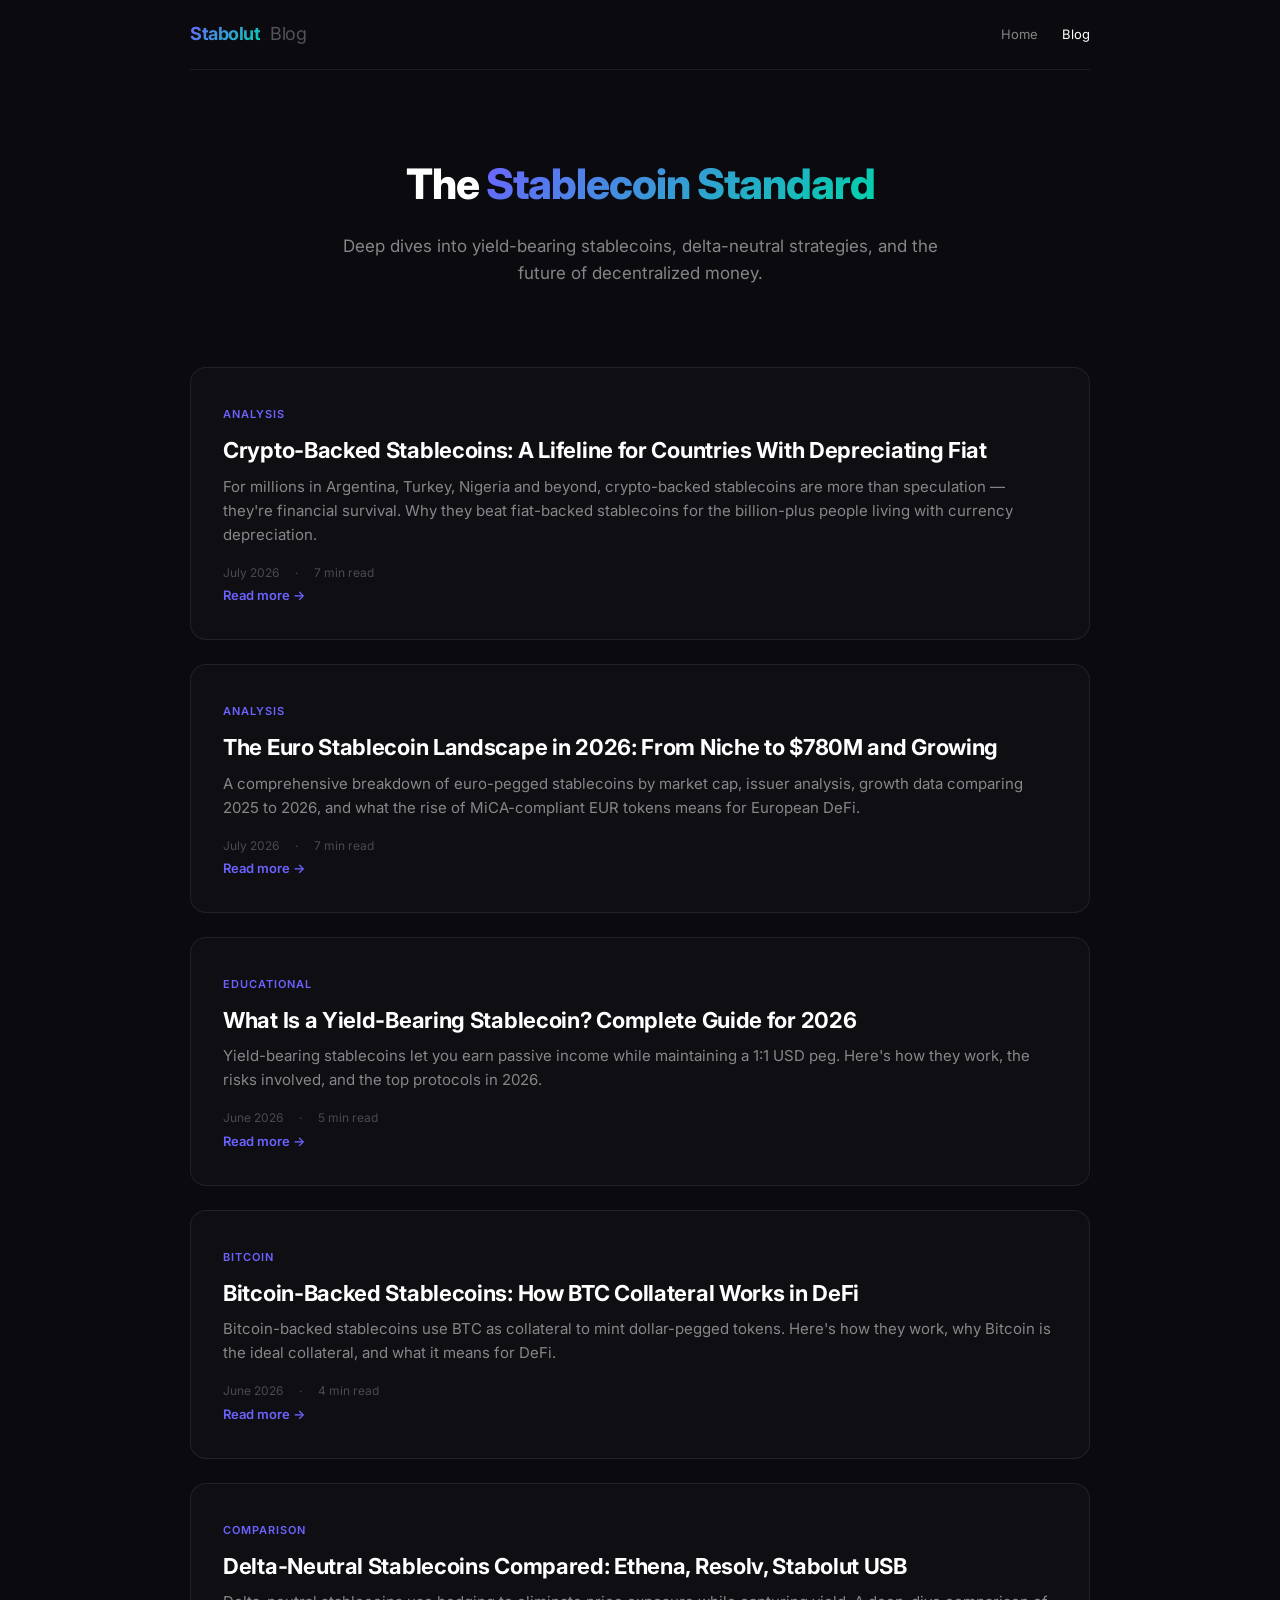
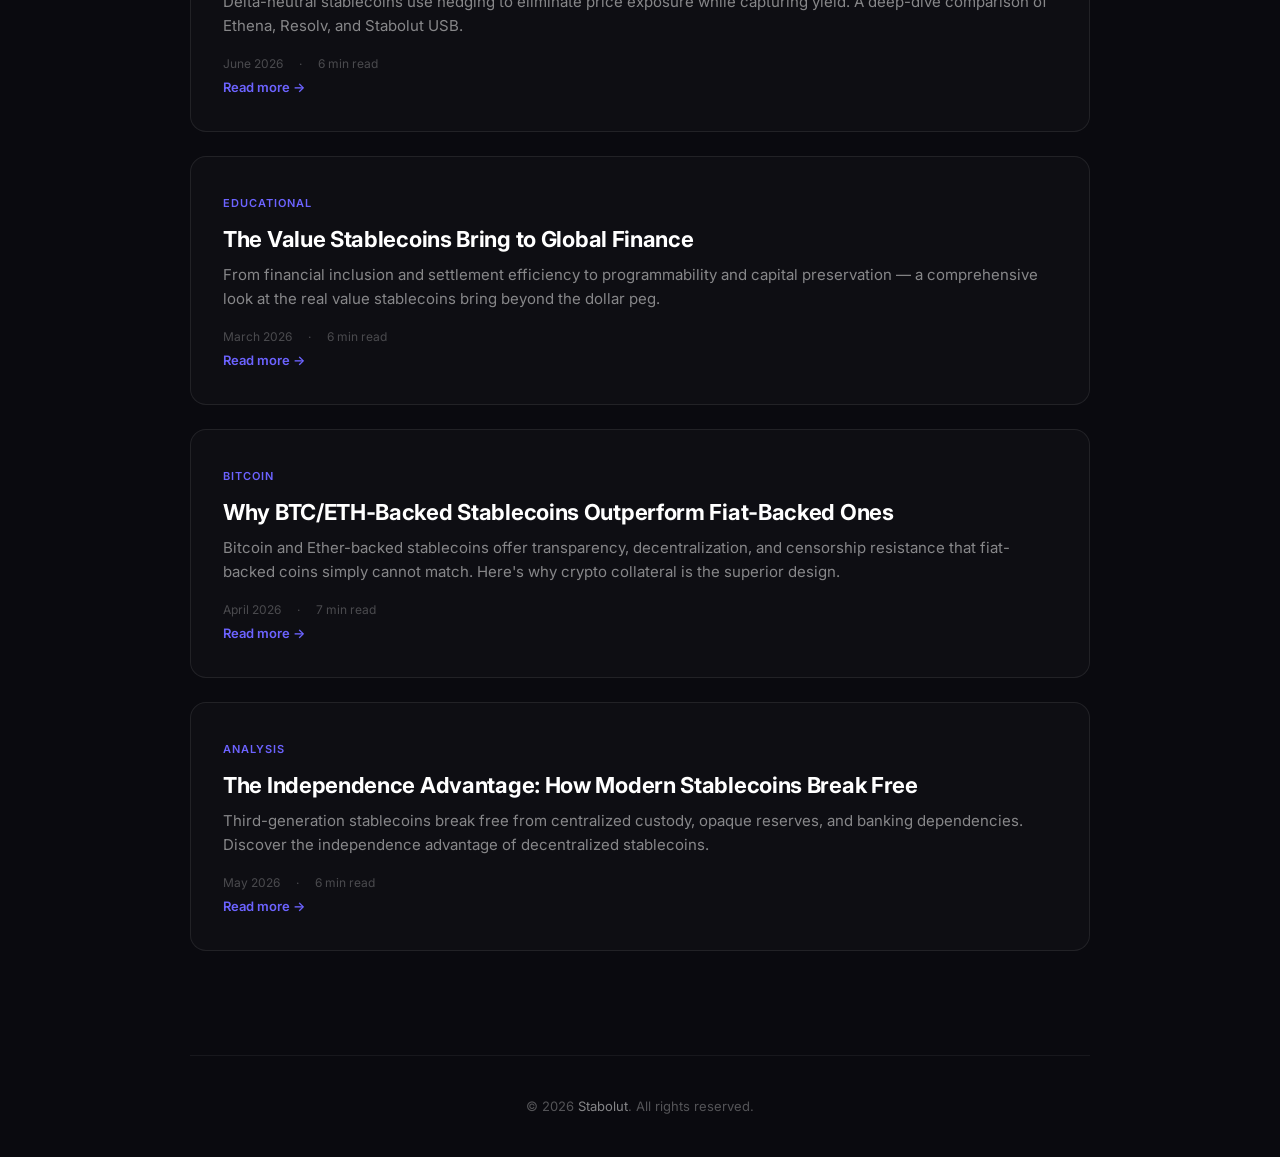
==== commit c8cbb636: "Add article: Crypto-Backed Stablecoins - A Lifeline for Countries With Depreciating Fiat" ====
--- a/blog/index.html
+++ b/blog/index.html
@@ -70,6 +70,18 @@
 </header>
 
 <section class="articles container">
+  <div class="article-card">
+    <div class="tag">Analysis</div>
+    <h2><a href="/crypto-backed-stablecoins-hyperinflation.html">Crypto-Backed Stablecoins: A Lifeline for Countries With Depreciating Fiat</a></h2>
+    <p>For millions in Argentina, Turkey, Nigeria and beyond, crypto-backed stablecoins are more than speculation — they're financial survival. Why they beat fiat-backed stablecoins for the billion-plus people living with currency depreciation.</p>
+    <div class="meta">
+      <span>July 2026</span>
+      <span>·</span>
+      <span>7 min read</span>
+    </div>
+    <a href="/crypto-backed-stablecoins-hyperinflation.html" class="read-more">Read more →</a>
+  </div>
+
   <div class="article-card">
     <div class="tag">Analysis</div>
     <h2><a href="/euro-stablecoins-landscape-2026.html">The Euro Stablecoin Landscape in 2026: From Niche to $780M and Growing</a></h2>
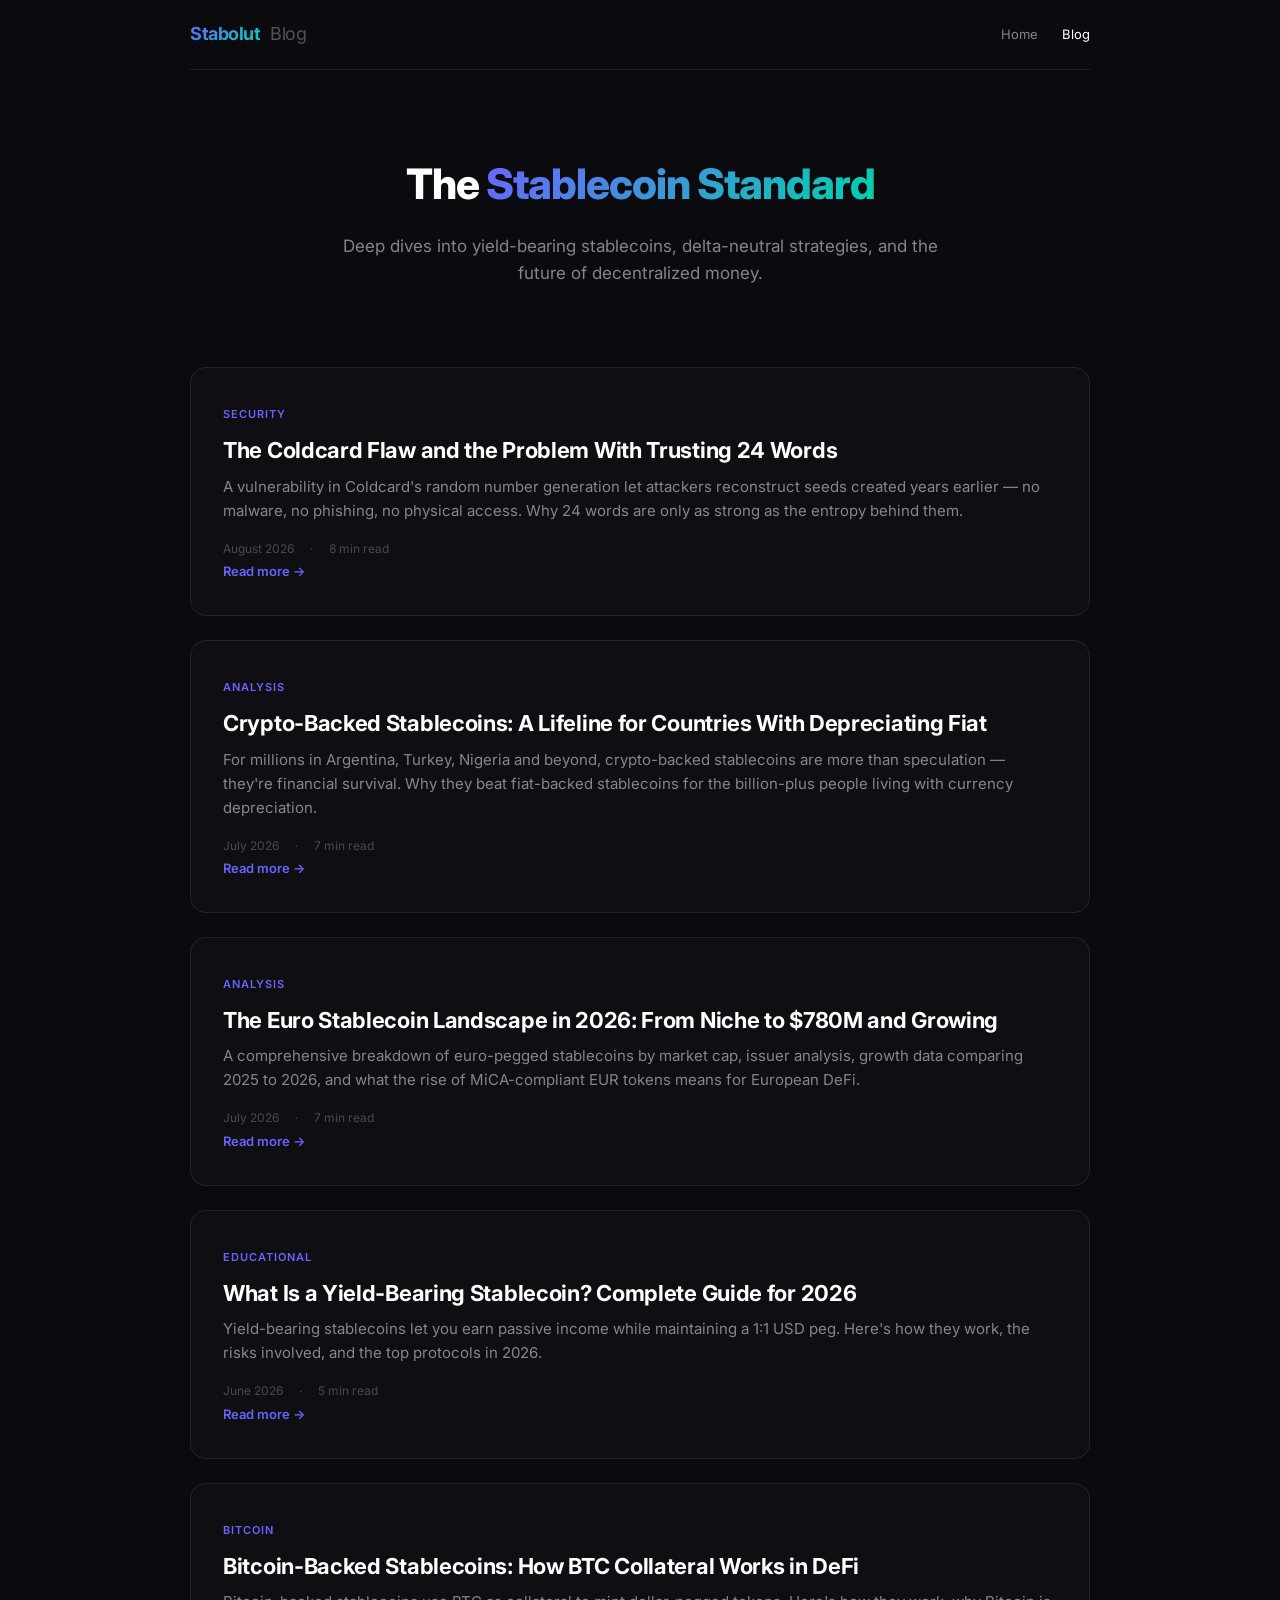
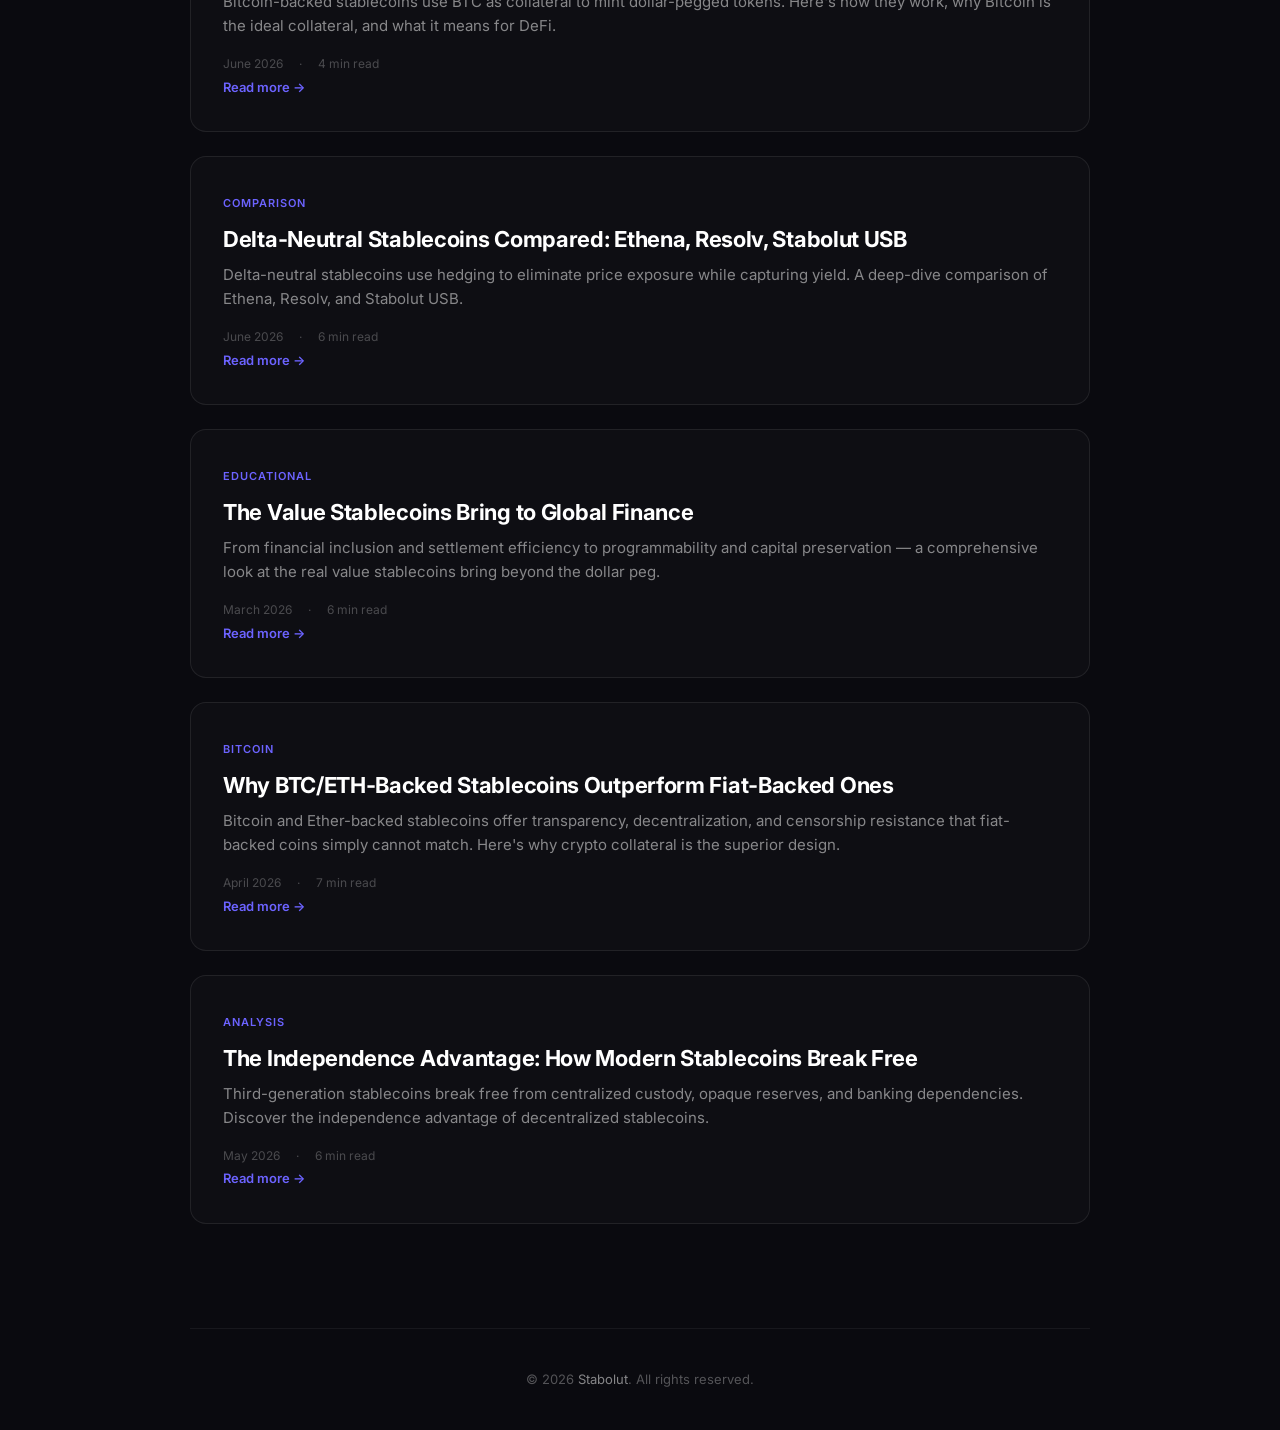
==== commit c36fa87c: "Add article: The Coldcard Flaw and the Problem With Trusting 24 Words" ====
--- a/blog/index.html
+++ b/blog/index.html
@@ -70,6 +70,18 @@
 </header>
 
 <section class="articles container">
+  <div class="article-card">
+    <div class="tag">Security</div>
+    <h2><a href="/coldcard-flaw-trusting-24-words.html">The Coldcard Flaw and the Problem With Trusting 24 Words</a></h2>
+    <p>A vulnerability in Coldcard's random number generation let attackers reconstruct seeds created years earlier — no malware, no phishing, no physical access. Why 24 words are only as strong as the entropy behind them.</p>
+    <div class="meta">
+      <span>August 2026</span>
+      <span>·</span>
+      <span>8 min read</span>
+    </div>
+    <a href="/coldcard-flaw-trusting-24-words.html" class="read-more">Read more →</a>
+  </div>
+
   <div class="article-card">
     <div class="tag">Analysis</div>
     <h2><a href="/crypto-backed-stablecoins-hyperinflation.html">Crypto-Backed Stablecoins: A Lifeline for Countries With Depreciating Fiat</a></h2>
